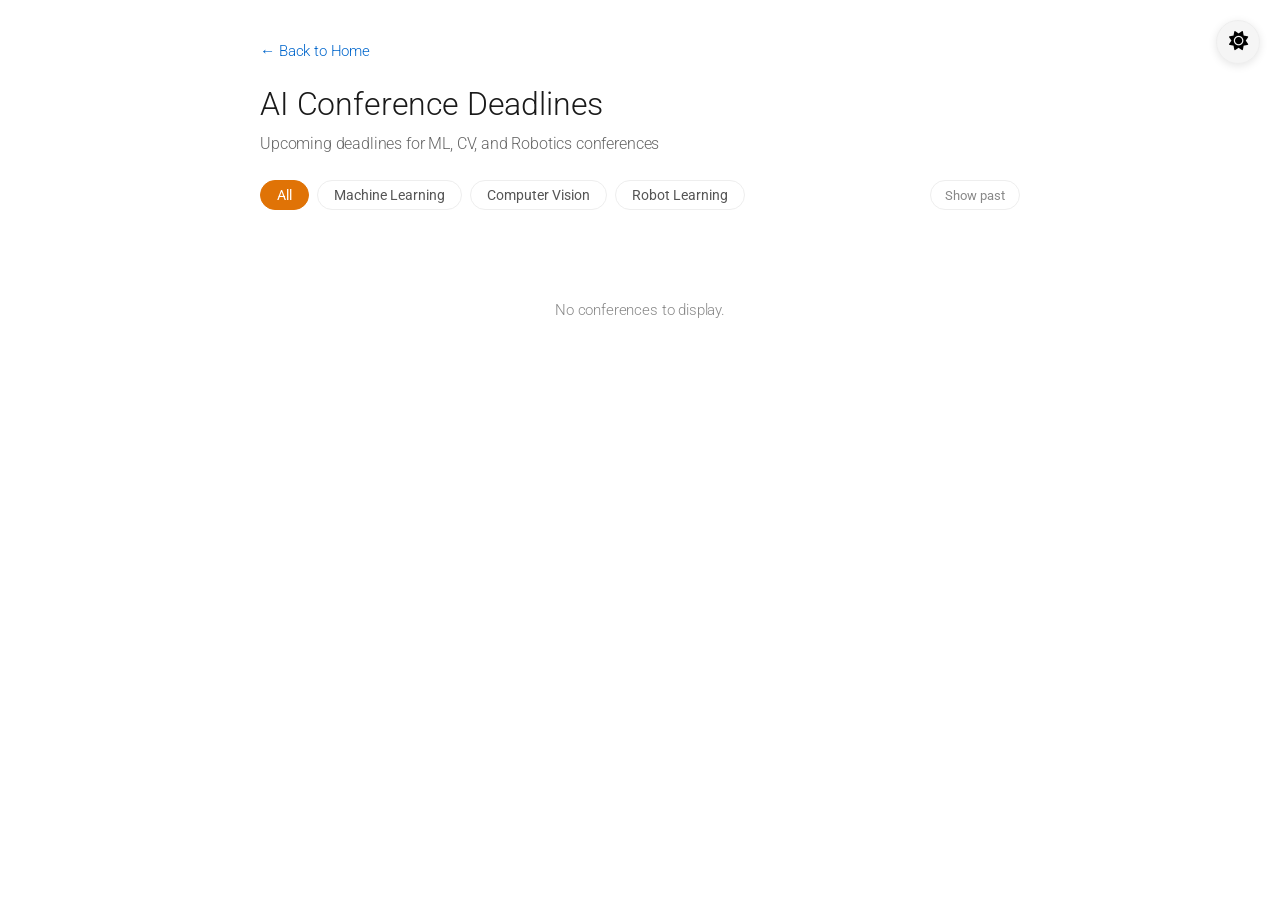
==== ai_deadlines/index.html @ 5f4b67d2 "add ai-deadlines page" ====
<!DOCTYPE html>
<html lang="en">
<head>
    <meta charset="UTF-8">
    <meta name="viewport" content="width=device-width, initial-scale=1.0">
    <title>AI Deadlines | Byeongjin Kang</title>
    <link rel="icon" href="data:image/svg+xml,<svg xmlns='http://www.w3.org/2000/svg' viewBox='0 0 100 100'><text y='.9em' font-size='90'>👻</text></svg>">
    <link rel="stylesheet" href="../style.css">
    <link rel="stylesheet" href="deadlines.css">
    <link rel="stylesheet" href="https://cdnjs.cloudflare.com/ajax/libs/font-awesome/6.4.0/css/all.min.css">
</head>
<body>
    <!-- Theme Toggle Button -->
    <button class="theme-toggle" id="theme-toggle" aria-label="Toggle dark mode">
        <span class="icon-sun"><i class="fas fa-sun"></i></span>
        <span class="icon-moon"><i class="fas fa-moon"></i></span>
    </button>

    <main>
        <a href="../index.html" class="back-link">&larr; Back to Home</a>
        <h1 class="page-title">AI Conference Deadlines</h1>
        <p class="page-subtitle">Upcoming deadlines for ML, CV, and Robotics conferences</p>

        <!-- Filter -->
        <div class="filter-bar">
            <button class="filter-btn active" data-filter="all">All</button>
            <button class="filter-btn" data-filter="Machine Learning">Machine Learning</button>
            <button class="filter-btn" data-filter="Computer Vision">Computer Vision</button>
            <button class="filter-btn" data-filter="Robot Learning">Robot Learning</button>
            <button class="toggle-past" id="toggle-past">Show past</button>
        </div>

        <!-- Deadline Cards -->
        <div class="deadline-list" id="deadline-list"></div>
    </main>

    <script>
        // Theme Toggle (same as main page)
        const themeToggle = document.getElementById('theme-toggle');
        const html = document.documentElement;

        function getPreferredTheme() {
            const savedTheme = localStorage.getItem('theme');
            if (savedTheme) return savedTheme;
            return window.matchMedia('(prefers-color-scheme: dark)').matches ? 'dark' : 'light';
        }

        function setTheme(theme) {
            if (theme === 'dark') {
                html.setAttribute('data-theme', 'dark');
            } else {
                html.removeAttribute('data-theme');
            }
            localStorage.setItem('theme', theme);
        }

        setTheme(getPreferredTheme());

        themeToggle.addEventListener('click', () => {
            const currentTheme = html.getAttribute('data-theme');
            setTheme(currentTheme === 'dark' ? 'light' : 'dark');
        });

        window.matchMedia('(prefers-color-scheme: dark)').addEventListener('change', (e) => {
            if (!localStorage.getItem('theme')) {
                setTheme(e.matches ? 'dark' : 'light');
            }
        });

        // Deadline App
        let conferences = [];
        let activeFilter = 'all';
        let showPast = false;

        const categoryClass = {
            'Machine Learning': 'ml',
            'Computer Vision': 'cv',
            'Robot Learning': 'rl'
        };

        function formatCountdown(diff) {
            const days = Math.floor(diff / (1000 * 60 * 60 * 24));
            const hours = Math.floor((diff % (1000 * 60 * 60 * 24)) / (1000 * 60 * 60));
            const mins = Math.floor((diff % (1000 * 60 * 60)) / (1000 * 60));
            const secs = Math.floor((diff % (1000 * 60)) / 1000);
            return `${days} days ${String(hours).padStart(2, '0')}h ${String(mins).padStart(2, '0')}m ${String(secs).padStart(2, '0')}s`;
        }

        function formatDeadline(dateStr) {
            const d = new Date(dateStr);
            return d.toLocaleDateString('en-US', {
                weekday: 'short',
                year: 'numeric',
                month: 'short',
                day: 'numeric',
                hour: '2-digit',
                minute: '2-digit',
                // timeZone: 'UTC', // TODO - consider local timezone?
                timeZoneName: 'short'
            });
        }

        function renderCards() {
            const list = document.getElementById('deadline-list');
            const now = Date.now();

            let filtered = conferences.filter(c => {
                if (activeFilter !== 'all' && c.category !== activeFilter) return false;
                if (!showPast && new Date(c.deadline).getTime() < now) return false;
                return true;
            });

            // Sort: upcoming first (by closest deadline), then past (most recent first)
            filtered.sort((a, b) => {
                const da = new Date(a.deadline).getTime() - now;
                const db = new Date(b.deadline).getTime() - now;
                if (da >= 0 && db >= 0) return da - db;
                if (da < 0 && db < 0) return db - da;
                return da >= 0 ? -1 : 1;
            });

            if (filtered.length === 0) {
                list.innerHTML = '<div class="empty-state">No conferences to display.</div>';
                return;
            }

            list.innerHTML = filtered.map(c => {
                const diff = new Date(c.deadline).getTime() - now;
                const isPast = diff < 0;
                const isUrgent = !isPast && diff < 7 * 24 * 60 * 60 * 1000;
                const catClass = categoryClass[c.category] || 'ml';

                return `
                <div class="deadline-card${isPast ? ' past' : ''}" data-deadline="${c.deadline}">
                    <div class="deadline-card-top">
                        <div class="deadline-card-info">
                            <div class="deadline-card-name">
                                <a href="${c.website}" target="_blank">${c.name}</a>
                                <span class="category-tag ${catClass}">${c.category}</span>
                            </div>
                            <div class="deadline-card-fullname">${c.fullName}</div>
                            <div class="deadline-card-meta">
                                <span><i class="fas fa-calendar-alt"></i>${c.date}</span>
                                <span><i class="fas fa-map-marker-alt"></i>${c.location}</span>
                            </div>
                        </div>
                        <div class="countdown-area">
                            ${isPast
                                ? '<div class="countdown past-label">Deadline passed</div>'
                                : `<div class="countdown${isUrgent ? ' urgent' : ''}">${formatCountdown(diff)}</div>`
                            }
                            <div class="deadline-date-label">Deadline: ${formatDeadline(c.deadline)}</div>
                        </div>
                    </div>
                </div>`;
            }).join('');
        }

        function updateCountdowns() {
            const now = Date.now();
            document.querySelectorAll('.deadline-card:not(.past)').forEach(card => {
                const deadline = new Date(card.dataset.deadline).getTime();
                const diff = deadline - now;
                const countdownEl = card.querySelector('.countdown');
                if (!countdownEl) return;

                if (diff <= 0) {
                    renderCards();
                    return;
                }

                const isUrgent = diff < 7 * 24 * 60 * 60 * 1000;
                countdownEl.textContent = formatCountdown(diff);
                countdownEl.classList.toggle('urgent', isUrgent);
            });
        }

        // Filter buttons
        document.querySelectorAll('.filter-btn').forEach(btn => {
            btn.addEventListener('click', () => {
                document.querySelectorAll('.filter-btn').forEach(b => b.classList.remove('active'));
                btn.classList.add('active');
                activeFilter = btn.dataset.filter;
                renderCards();
            });
        });

        // Toggle past
        document.getElementById('toggle-past').addEventListener('click', function() {
            showPast = !showPast;
            this.classList.toggle('active', showPast);
            this.textContent = showPast ? 'Hide past' : 'Show past';
            renderCards();
        });

        // Load data - try fetch first, fall back to embedded script
        function init(data) {
            conferences = data;
            renderCards();
            setInterval(updateCountdowns, 1000);
        }

        fetch('conferences.json')
            .then(r => r.json())
            .then(init)
            .catch(() => {
                // Fallback: load via script tag (for file:// protocol)
                const s = document.createElement('script');
                s.src = 'conferences.js';
                s.onload = () => init(window.CONFERENCES);
                document.head.appendChild(s);
            });
    </script>
</body>
</html>
---- style.css ----
@import url('https://fonts.googleapis.com/css2?family=Roboto:wght@300;400;500;700&display=swap');

/* CSS Variables for Light Mode */
:root {
    --bg-color: #ffffff;
    --text-color: #333;
    --text-secondary: #444;
    --text-muted: #555;
    --text-light: #666;
    --text-lighter: #888;
    --text-lightest: #999;
    --heading-color: #1a1a1a;
    --link-color: #0066cc;
    --highlight-color: #e07306;
    --border-color: #eee;
    --shadow-color: rgba(0, 0, 0, 0.1);
    --thumbnail-bg: #f5f5f5;
    --social-hover: #000;
}

/* Dark Mode Variables */
[data-theme="dark"] {
    --bg-color: #1a1a1a;
    --text-color: #e0e0e0;
    --text-secondary: #d0d0d0;
    --text-muted: #b0b0b0;
    --text-light: #a0a0a0;
    --text-lighter: #909090;
    --text-lightest: #808080;
    --heading-color: #f0f0f0;
    --link-color: #6ab0ff;
    --highlight-color: #f5a623;
    --border-color: #333;
    --shadow-color: rgba(0, 0, 0, 0.3);
    --thumbnail-bg: #2a2a2a;
    --social-hover: #fff;
}

* {
    margin: 0;
    padding: 0;
    box-sizing: border-box;
}

body {
    font-family: 'Roboto', -apple-system, BlinkMacSystemFont, sans-serif;
    background-color: var(--bg-color);
    color: var(--text-color);
    line-height: 1.4;
    font-size: 16px;
    font-weight: 300;
    letter-spacing: -0.01em;
    transition: background-color 0.3s ease, color 0.3s ease;
}

main {
    max-width: 800px;
    margin: 0 auto;
    padding: 40px 20px;
}

a {
    color: var(--link-color);
    text-decoration: none;
}

a:hover {
    text-decoration: underline;
}

/* Header */
.profile-header {
    margin-bottom: 15px;
}

.profile-header h1 {
    font-size: 2.5rem;
    font-weight: 300;
    margin-bottom: 8px;
    color: var(--heading-color);
}

.profile-header .first-name {
    font-weight: 300;
}

.profile-header .last-name {
    font-weight: 500;
}

.subtitle {
    font-size: 1.1rem;
    color: var(--text-light);
}

/* Profile Section */
.profile {
    margin-bottom: 20px;
}

.profile-img-wrapper {
    float: right;
    margin-top: 20px;
    margin-left: 13px;
    margin-bottom: 15px;
}

.profile-img {
    width: 210px;
    height: auto;
    border-radius: 8px;
    box-shadow: 0 2px 8px var(--shadow-color);
}

.profile-text {
    text-align: justify;
}

.profile-text p {
    margin-bottom: 12px;
    color: var(--text-secondary);
}

.highlight {
    color: var(--highlight-color);
    font-weight: 400;
}

.previous-exp {
    font-size: 0.85rem;
    color: var(--text-lighter);
}

.social-links {
    clear: both;
    padding-top: 15px;
    display: flex;
    align-items: center;
}

.social-links a {
    color: var(--text-muted);
    font-size: 1.5rem;
    margin-right: 18px;
    transition: color 0.2s ease;
}

.social-links a:hover {
    color: var(--social-hover);
    text-decoration: none;
}

.social-links .nav-btn {
    margin-left: auto;
    margin-right: 0;
    font-size: 1rem;
    padding: 5px 14px;
    border: 1px solid var(--border-color);
    border-radius: 20px;
    color: var(--text-muted);
    transition: all 0.2s ease;
}

.social-links .nav-btn:hover {
    border-color: var(--highlight-color);
    color: var(--highlight-color);
}

.social-links .nav-btn i {
    margin-right: 4px;
    font-size: 0.8rem;
}

/* Separator */
.separator {
    border: none;
    border-top: 1px solid var(--border-color);
    margin: 10px 0;
}

/* Section Titles */
h2 {
    font-size: 1.4rem;
    font-weight: 500;
    color: var(--heading-color);
    margin-bottom: 20px;
}

h2 a {
    color: inherit;
}

h2 a:hover {
    text-decoration: none;
    color: var(--link-color);
}

/* Publications Section */
.publications {
    margin-bottom: 20px;
}

.pub-item {
    display: flex;
    gap: 20px;
    margin-bottom: 25px;
}

.pub-thumbnail {
    flex-shrink: 0;
    width: 160px;
}

.pub-thumbnail img {
    width: 100%;
    height: auto;
    border-radius: 4px;
    background-color: var(--thumbnail-bg);
}

.pub-content {
    flex: 1;
}

.pub-title {
    font-weight: 500;
    font-size: 1rem;
    margin-bottom: 4px;
    color: var(--heading-color);
}

.pub-authors {
    font-size: 0.95rem;
    color: var(--text-muted);
    margin-bottom: 2px;
}

.pub-venue {
    font-size: 0.9rem;
    color: var(--text-light);
    margin-bottom: 6px;
}

.pub-links {
    font-size: 0.9rem;
}

.pub-links a {
    color: var(--link-color);
}

.coming-soon {
    color: var(--text-lightest);
    font-size: 0.9rem;
    font-style: italic;
}

/* Projects Section */
.projects {
    margin-bottom: 20px;
}

.project-item {
    display: flex;
    gap: 20px;
    margin-bottom: 25px;
}

.project-thumbnail {
    flex-shrink: 0;
    width: 160px;
}

.project-thumbnail img {
    width: 100%;
    height: auto;
    border-radius: 4px;
    background-color: var(--thumbnail-bg);
}

.project-content {
    flex: 1;
}

.project-title {
    font-weight: 500;
    font-size: 1rem;
    color: var(--heading-color);
    margin-bottom: 2px;
}

.project-date {
    font-size: 0.85rem;
    color: var(--text-lighter);
    margin-bottom: 6px;
}

.project-content p {
    font-size: 0.95rem;
    color: var(--text-muted);
    margin-bottom: 6px;
}

.project-links {
    font-size: 0.9rem;
}

.project-links a {
    color: var(--link-color);
}

/* Footer */
footer {
    text-align: center;
    padding-top: 30px;
    border-top: 1px solid var(--border-color);
    color: var(--text-lightest);
    font-size: 0.85rem;
}

/* Theme Toggle Button */
.theme-toggle {
    position: fixed;
    top: 20px;
    right: 20px;
    background: var(--thumbnail-bg);
    border: 1px solid var(--border-color);
    border-radius: 50%;
    width: 44px;
    height: 44px;
    cursor: pointer;
    display: flex;
    align-items: center;
    justify-content: center;
    font-size: 1.2rem;
    transition: all 0.3s ease;
    z-index: 1000;
    box-shadow: 0 2px 8px var(--shadow-color);
}

.theme-toggle:hover {
    transform: scale(1.1);
}

.theme-toggle .icon-sun,
.theme-toggle .icon-moon {
    position: absolute;
    transition: opacity 0.3s ease, transform 0.3s ease;
}

.theme-toggle .icon-sun {
    opacity: 1;
    transform: rotate(0deg);
}

.theme-toggle .icon-moon {
    opacity: 0;
    transform: rotate(-90deg);
}

[data-theme="dark"] .theme-toggle .icon-sun {
    opacity: 0;
    transform: rotate(90deg);
}

[data-theme="dark"] .theme-toggle .icon-moon {
    opacity: 1;
    transform: rotate(0deg);
}

/* Responsive */
@media (max-width: 600px) {
    main {
        padding: 30px 15px;
    }

    .profile-header h1 {
        font-size: 2rem;
    }

    .profile-img-wrapper {
        float: none;
        text-align: center;
        margin: 0 0 20px 0;
    }

    .profile-img {
        width: 150px;
    }

    .profile-text {
        text-align: left;
    }

    .social-links {
        text-align: center;
    }

    .pub-item,
    .project-item {
        flex-direction: column;
        gap: 12px;
    }

    .pub-thumbnail,
    .project-thumbnail {
        width: 100%;
    }
}
---- ai_deadlines/deadlines.css ----
/* Deadline page specific styles */

.back-link {
    display: inline-block;
    margin-bottom: 20px;
    font-size: 0.95rem;
    color: var(--link-color);
}

.page-title {
    font-size: 2rem;
    font-weight: 300;
    color: var(--heading-color);
    margin-bottom: 6px;
}

.page-subtitle {
    font-size: 1rem;
    color: var(--text-light);
    margin-bottom: 25px;
}

/* Filter Buttons */
.filter-bar {
    display: flex;
    flex-wrap: wrap;
    gap: 8px;
    margin-bottom: 30px;
}

.filter-btn {
    padding: 6px 16px;
    border: 1px solid var(--border-color);
    border-radius: 20px;
    background: var(--bg-color);
    color: var(--text-muted);
    font-family: inherit;
    font-size: 0.85rem;
    cursor: pointer;
    transition: all 0.2s ease;
}

.filter-btn:hover {
    border-color: var(--highlight-color);
    color: var(--highlight-color);
}

.filter-btn.active {
    background: var(--highlight-color);
    border-color: var(--highlight-color);
    color: #fff;
}

/* Toggle past deadlines */
.toggle-past {
    margin-left: auto;
    font-size: 0.8rem;
    color: var(--text-lighter);
    background: none;
    border: 1px solid var(--border-color);
    border-radius: 20px;
    padding: 6px 14px;
    cursor: pointer;
    font-family: inherit;
    transition: all 0.2s ease;
}

.toggle-past:hover {
    border-color: var(--text-lighter);
}

.toggle-past.active {
    border-color: var(--text-muted);
    color: var(--text-muted);
}

/* Deadline Cards */
.deadline-list {
    display: flex;
    flex-direction: column;
    gap: 16px;
}

.deadline-card {
    border: 1px solid var(--border-color);
    border-radius: 8px;
    padding: 20px 24px;
    transition: box-shadow 0.2s ease, border-color 0.2s ease;
    position: relative;
    overflow: hidden;
}

.deadline-card:hover {
    box-shadow: 0 2px 12px var(--shadow-color);
}

.deadline-card.past {
    opacity: 0.45;
}

.deadline-card-top {
    display: flex;
    justify-content: space-between;
    align-items: flex-start;
    gap: 16px;
}

.deadline-card-info {
    flex: 1;
    min-width: 0;
}

.deadline-card-name {
    font-size: 1.15rem;
    font-weight: 500;
    color: var(--heading-color);
    margin-bottom: 2px;
    display: flex;
    align-items: center;
    gap: 8px;
}

.deadline-card-name a {
    color: inherit;
}

.deadline-card-name a:hover {
    color: var(--link-color);
    text-decoration: none;
}

.deadline-card-fullname {
    font-size: 0.88rem;
    color: var(--text-light);
    margin-bottom: 8px;
}

.deadline-card-meta {
    font-size: 0.85rem;
    color: var(--text-lighter);
}

.deadline-card-meta i {
    width: 16px;
    text-align: center;
    margin-right: 4px;
}

.deadline-card-meta span {
    margin-right: 16px;
}

.category-tag {
    display: inline-block;
    font-size: 0.72rem;
    font-weight: 500;
    padding: 2px 10px;
    border-radius: 12px;
    text-transform: uppercase;
    letter-spacing: 0.03em;
    white-space: nowrap;
}

.category-tag.ml {
    background: rgba(99, 102, 241, 0.12);
    color: #6366f1;
}

.category-tag.cv {
    background: rgba(16, 185, 129, 0.12);
    color: #10b981;
}

.category-tag.rl {
    background: rgba(245, 158, 11, 0.12);
    color: #f59e0b;
}

[data-theme="dark"] .category-tag.ml {
    background: rgba(99, 102, 241, 0.2);
    color: #a5b4fc;
}

[data-theme="dark"] .category-tag.cv {
    background: rgba(16, 185, 129, 0.2);
    color: #6ee7b7;
}

[data-theme="dark"] .category-tag.rl {
    background: rgba(245, 158, 11, 0.2);
    color: #fcd34d;
}

/* Countdown */
.countdown-area {
    text-align: right;
    flex-shrink: 0;
}

.countdown {
    font-size: 1.3rem;
    font-weight: 200;
    color: var(--heading-color);
    white-space: nowrap;
    font-variant-numeric: tabular-nums;
}

.countdown.urgent {
    color: #ef4444;
}

.countdown.past-label {
    font-size: 0.95rem;
    color: var(--text-lighter);
    font-weight: 400;
}

.deadline-date-label {
    font-size: 0.78rem;
    color: var(--text-lighter);
    margin-top: 4px;
}

/* Empty state */
.empty-state {
    text-align: center;
    padding: 60px 20px;
    color: var(--text-lighter);
    font-size: 0.95rem;
}

/* Responsive */
@media (max-width: 600px) {
    .page-title {
        font-size: 1.6rem;
    }

    .deadline-card {
        padding: 16px;
    }

    .deadline-card-top {
        flex-direction: column;
        gap: 10px;
    }

    .countdown-area {
        text-align: left;
    }

    .countdown {
        font-size: 1.1rem;
    }

    .deadline-card-meta span {
        display: block;
        margin-bottom: 2px;
    }
}
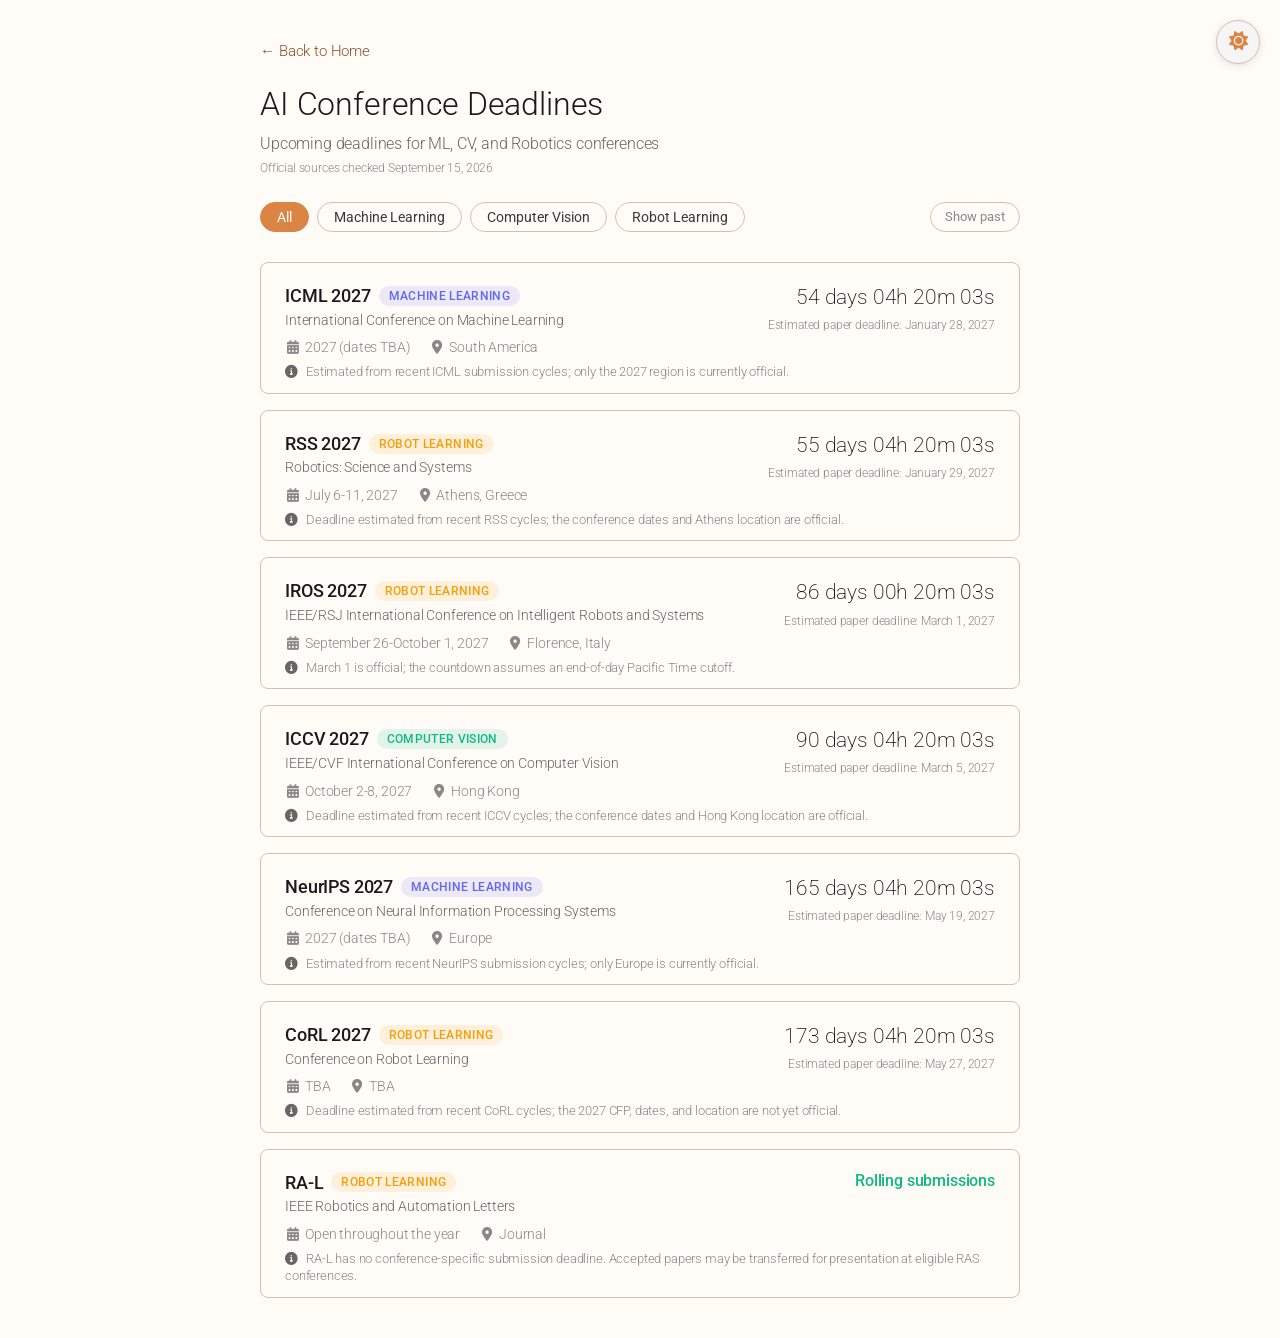
==== commit 70978cfe: "update ai-deadlines" ====
--- a/ai_deadlines/index.html
+++ b/ai_deadlines/index.html
@@ -19,7 +19,10 @@
     <main>
         <a href="../index.html" class="back-link">&larr; Back to Home</a>
         <h1 class="page-title">AI Conference Deadlines</h1>
-        <p class="page-subtitle">Upcoming deadlines for ML, CV, and Robotics conferences</p>
+        <p class="page-subtitle">
+            Upcoming deadlines for ML, CV, and Robotics conferences
+            <span class="last-verified" id="last-verified"></span>
+        </p>
 
         <!-- Filter -->
         <div class="filter-bar">
@@ -34,6 +37,7 @@
         <div class="deadline-list" id="deadline-list"></div>
     </main>
 
+    <script src="conferences.js"></script>
     <script>
         // Theme Toggle (same as main page)
         const themeToggle = document.getElementById('theme-toggle');
@@ -100,23 +104,39 @@
             });
         }
 
+        function getSortGroup(conference, now) {
+            if (conference.deadline) {
+                return new Date(conference.deadline).getTime() < now ? 3 : 0;
+            }
+            if (conference.sortDate) return 1;
+            return 2;
+        }
+
+        function getSortTime(conference) {
+            const value = conference.deadline || conference.sortDate;
+            return value ? new Date(value).getTime() : Number.POSITIVE_INFINITY;
+        }
+
         function renderCards() {
             const list = document.getElementById('deadline-list');
             const now = Date.now();
 
             let filtered = conferences.filter(c => {
                 if (activeFilter !== 'all' && c.category !== activeFilter) return false;
-                if (!showPast && new Date(c.deadline).getTime() < now) return false;
+                if (!showPast && c.deadline && new Date(c.deadline).getTime() < now) return false;
                 return true;
             });
 
-            // Sort: upcoming first (by closest deadline), then past (most recent first)
+            // Sort: exact upcoming deadlines, announced date-only deadlines,
+            // rolling/TBA entries, and finally past deadlines.
             filtered.sort((a, b) => {
-                const da = new Date(a.deadline).getTime() - now;
-                const db = new Date(b.deadline).getTime() - now;
-                if (da >= 0 && db >= 0) return da - db;
-                if (da < 0 && db < 0) return db - da;
-                return da >= 0 ? -1 : 1;
+                const groupA = getSortGroup(a, now);
+                const groupB = getSortGroup(b, now);
+                if (groupA !== groupB) return groupA - groupB;
+
+                const timeA = getSortTime(a);
+                const timeB = getSortTime(b);
+                return groupA === 3 ? timeB - timeA : timeA - timeB;
             });
 
             if (filtered.length === 0) {
@@ -125,17 +145,41 @@
             }
 
             list.innerHTML = filtered.map(c => {
-                const diff = new Date(c.deadline).getTime() - now;
-                const isPast = diff < 0;
-                const isUrgent = !isPast && diff < 7 * 24 * 60 * 60 * 1000;
+                const deadlineTime = c.deadline ? new Date(c.deadline).getTime() : null;
+                const diff = deadlineTime === null ? null : deadlineTime - now;
+                const isPast = diff !== null && diff < 0;
+                const isUrgent = diff !== null && !isPast && diff < 7 * 24 * 60 * 60 * 1000;
                 const catClass = categoryClass[c.category] || 'ml';
+                const dataDeadline = c.deadline ? ` data-deadline="${c.deadline}"` : '';
+                const dateLabel = c.estimated
+                    ? `Estimated paper deadline: ${c.deadlineDateLabel}`
+                    : `Local time: ${c.deadline ? formatDeadline(c.deadline) : ''}`;
+                const zoneLabel = c.estimated
+                    ? ''
+                    : `<div class="deadline-zone">Official cutoff: ${c.deadlineZone}</div>`;
+
+                let deadlineMarkup;
+                if (isPast) {
+                    deadlineMarkup = `
+                        <div class="countdown past-label">Deadline passed</div>
+                        <div class="deadline-date-label">${dateLabel}</div>
+                        ${zoneLabel}`;
+                } else if (deadlineTime !== null) {
+                    deadlineMarkup = `
+                        <div class="countdown${isUrgent ? ' urgent' : ''}">${formatCountdown(diff)}</div>
+                        <div class="deadline-date-label">${dateLabel}</div>
+                        ${zoneLabel}`;
+                } else {
+                    deadlineMarkup = `
+                        <div class="countdown deadline-status ${c.deadlineKind || 'tba'}">${c.deadlineText || 'Paper deadline TBA'}</div>`;
+                }
 
                 return `
-                <div class="deadline-card${isPast ? ' past' : ''}" data-deadline="${c.deadline}">
+                <div class="deadline-card${isPast ? ' past' : ''}${c.note ? ' has-note' : ''}"${dataDeadline}>
                     <div class="deadline-card-top">
                         <div class="deadline-card-info">
                             <div class="deadline-card-name">
-                                <a href="${c.website}" target="_blank">${c.name}</a>
+                                <a href="${c.website}" target="_blank" rel="noopener noreferrer">${c.name}</a>
                                 <span class="category-tag ${catClass}">${c.category}</span>
                             </div>
                             <div class="deadline-card-fullname">${c.fullName}</div>
@@ -145,20 +189,17 @@
                             </div>
                         </div>
                         <div class="countdown-area">
-                            ${isPast
-                                ? '<div class="countdown past-label">Deadline passed</div>'
-                                : `<div class="countdown${isUrgent ? ' urgent' : ''}">${formatCountdown(diff)}</div>`
-                            }
-                            <div class="deadline-date-label">Deadline: ${formatDeadline(c.deadline)}</div>
+                            ${deadlineMarkup}
                         </div>
                     </div>
+                    ${c.note ? `<div class="deadline-note"><i class="fas fa-circle-info"></i>${c.note}</div>` : ''}
                 </div>`;
             }).join('');
         }
 
         function updateCountdowns() {
             const now = Date.now();
-            document.querySelectorAll('.deadline-card:not(.past)').forEach(card => {
+            document.querySelectorAll('.deadline-card[data-deadline]:not(.past)').forEach(card => {
                 const deadline = new Date(card.dataset.deadline).getTime();
                 const diff = deadline - now;
                 const countdownEl = card.querySelector('.countdown');
@@ -193,23 +234,17 @@
             renderCards();
         });
 
-        // Load data - try fetch first, fall back to embedded script
         function init(data) {
             conferences = data;
+            const verified = window.DEADLINES_LAST_VERIFIED;
+            if (verified) {
+                document.getElementById('last-verified').textContent = `Official sources checked ${verified}`;
+            }
             renderCards();
             setInterval(updateCountdowns, 1000);
         }
 
-        fetch('conferences.json')
-            .then(r => r.json())
-            .then(init)
-            .catch(() => {
-                // Fallback: load via script tag (for file:// protocol)
-                const s = document.createElement('script');
-                s.src = 'conferences.js';
-                s.onload = () => init(window.CONFERENCES);
-                document.head.appendChild(s);
-            });
+        init(window.CONFERENCES);
     </script>
 </body>
 </html>
--- a/style.css
+++ b/style.css
@@ -1,37 +1,42 @@
+@import url('https://fonts.googleapis.com/css2?family=Crimson+Pro:wght@300;400;500;700&display=swap');
 @import url('https://fonts.googleapis.com/css2?family=Roboto:wght@300;400;500;700&display=swap');
+@import url('https://fonts.googleapis.com/css2?family=Source+Serif+4:wght@300;400;500;600;700&display=swap');
+
 
 /* CSS Variables for Light Mode */
 :root {
-    --bg-color: #ffffff;
+    --bg-color: #fffcf7;
     --text-color: #333;
-    --text-secondary: #444;
-    --text-muted: #555;
+    --text-secondary: #2b2b2b;
+    --text-muted: #383838;
     --text-light: #666;
     --text-lighter: #888;
     --text-lightest: #999;
     --heading-color: #1a1a1a;
-    --link-color: #0066cc;
-    --highlight-color: #e07306;
-    --border-color: #eee;
+    --heading-color2: #1a1a1a;
+    --link-color: #8b522d;
+    --highlight-color: #da8543;
+    --border-color: #d7beb5;
     --shadow-color: rgba(0, 0, 0, 0.1);
     --thumbnail-bg: #f5f5f5;
     --social-hover: #000;
-}
+}   
 
 /* Dark Mode Variables */
 [data-theme="dark"] {
     --bg-color: #1a1a1a;
-    --text-color: #e0e0e0;
+    --text-color: #fcfaf5;
     --text-secondary: #d0d0d0;
     --text-muted: #b0b0b0;
     --text-light: #a0a0a0;
     --text-lighter: #909090;
     --text-lightest: #808080;
-    --heading-color: #f0f0f0;
-    --link-color: #6ab0ff;
-    --highlight-color: #f5a623;
+    --heading-color: #ffffff;
+    --heading-color2: #fffcf1;
+    --link-color: rgb(240, 180, 85);
+    --highlight-color: #ffc05b;
     --border-color: #333;
-    --shadow-color: rgba(0, 0, 0, 0.3);
+    --shadow-color: rgba(0, 0, 0, 0.3); 
     --thumbnail-bg: #2a2a2a;
     --social-hover: #fff;
 }
@@ -53,6 +58,28 @@
     transition: background-color 0.3s ease, color 0.3s ease;
 }
 
+/* body {
+    font-family: 'Crimson Pro', Georgia, serif;
+    background-color: var(--bg-color);
+    color: var(--text-color);
+    line-height: 1.4;
+    font-size: 17px;
+    font-weight: 370;
+    letter-spacing: -0.01em;
+    transition: background-color 0.3s ease, color 0.3s ease;
+}
+
+body {
+    font-family: 'Source Serif 4', Georgia, serif;
+    background-color: var(--bg-color);
+    color: var(--text-color);
+    line-height: 1.3;
+    font-size: 16px;
+    font-weight: 370;
+    letter-spacing: -0.01em;
+    transition: background-color 0.3s ease, color 0.3s ease;
+} */
+
 main {
     max-width: 800px;
     margin: 0 auto;
@@ -100,9 +127,9 @@
 
 .profile-img-wrapper {
     float: right;
-    margin-top: 20px;
+    margin-top: 65px;
     margin-left: 13px;
-    margin-bottom: 15px;
+    margin-bottom: 0px;
 }
 
 .profile-img {
@@ -122,11 +149,27 @@
 }
 
 .highlight {
+    /* font-family: 'Crimson Pro', Georgia, serif; */
     color: var(--highlight-color);
     font-weight: 400;
 }
 
+.current-interest {
+    /* font-family: 'Crimson Pro', Georgia, serif; */
+    font-weight: 400;
+    font-size: 1rem;
+    color:var(--highlight-color)
+}
+
+.current-interest-content {
+    /* font-family: 'Crimson Pro', Georgia, serif; */
+    font-weight: 300;
+    font-size: 1rem;
+    color: var(--text-secondary);
+}
+
 .previous-exp {
+    /* font-family: 'Crimson Pro', Georgia, serif; */
     font-size: 0.85rem;
     color: var(--text-lighter);
 }
@@ -195,6 +238,12 @@
     color: var(--link-color);
 }
 
+.publications h2,
+.projects h2 {
+    font-family: 'Crimson Pro', Georgia, serif;
+    font-weight: 500;
+}
+
 /* Publications Section */
 .publications {
     margin-bottom: 20px;
@@ -268,14 +317,27 @@
 
 .project-thumbnail {
     flex-shrink: 0;
-    width: 160px;
+    width: 125px;
+    height: auto;
+    position: relative;
 }
 
 .project-thumbnail img {
+    display: block;
     width: 100%;
     height: auto;
     border-radius: 4px;
     background-color: var(--thumbnail-bg);
+    transform-origin: center;
+    transition: transform 0.2s ease;
+}
+
+.project-thumbnail:hover {
+    z-index: 1;
+}
+
+.project-thumbnail:hover img {
+    transform: scale(1.2);
 }
 
 .project-content {
@@ -285,14 +347,14 @@
 .project-title {
     font-weight: 500;
     font-size: 1rem;
-    color: var(--heading-color);
+    color: var(--heading-color2);
     margin-bottom: 2px;
 }
 
 .project-date {
     font-size: 0.85rem;
     color: var(--text-lighter);
-    margin-bottom: 6px;
+    margin-bottom: 3px;
 }
 
 .project-content p {
@@ -313,7 +375,7 @@
 footer {
     text-align: center;
     padding-top: 30px;
-    border-top: 1px solid var(--border-color);
+    /* border-top: 1px solid var(--border-color); */
     color: var(--text-lightest);
     font-size: 0.85rem;
 }
@@ -324,6 +386,9 @@
     top: 20px;
     right: 20px;
     background: var(--thumbnail-bg);
+    color: var(--highlight-color);
+    /* background: rgb(255, 246, 232);
+    color: rgb(240, 180, 85); */
     border: 1px solid var(--border-color);
     border-radius: 50%;
     width: 44px;
@@ -345,6 +410,7 @@
 .theme-toggle .icon-sun,
 .theme-toggle .icon-moon {
     position: absolute;
+    line-height: 1;
     transition: opacity 0.3s ease, transform 0.3s ease;
 }
 
@@ -381,7 +447,7 @@
     .profile-img-wrapper {
         float: none;
         text-align: center;
-        margin: 0 0 20px 0;
+        margin: 0 0 10px 0;
     }
 
     .profile-img {
--- a/ai_deadlines/deadlines.css
+++ b/ai_deadlines/deadlines.css
@@ -18,6 +18,13 @@
     font-size: 1rem;
     color: var(--text-light);
     margin-bottom: 25px;
+}
+
+.last-verified {
+    display: block;
+    margin-top: 4px;
+    font-size: 0.78rem;
+    color: var(--text-lighter);
 }
 
 /* Filter Buttons */
@@ -98,6 +105,10 @@
     opacity: 0.45;
 }
 
+.deadline-card.has-note {
+    padding-bottom: 12px;
+}
+
 .deadline-card-top {
     display: flex;
     justify-content: space-between;
@@ -148,6 +159,19 @@
 
 .deadline-card-meta span {
     margin-right: 16px;
+}
+
+.deadline-note {
+    margin-top: 6px;
+    color: var(--text-lighter);
+    font-size: 0.8rem;
+    line-height: 1.35;
+}
+
+.deadline-note i {
+    width: 16px;
+    margin-right: 5px;
+    color: var(--text-light);
 }
 
 .category-tag {
@@ -215,10 +239,30 @@
     font-weight: 400;
 }
 
+.countdown.deadline-status {
+    font-size: 1rem;
+    font-weight: 500;
+}
+
+.countdown.deadline-status.tba,
+.countdown.deadline-status.date-only {
+    color: var(--text-light);
+}
+
+.countdown.deadline-status.rolling {
+    color: #10b981;
+}
+
 .deadline-date-label {
     font-size: 0.78rem;
     color: var(--text-lighter);
     margin-top: 4px;
+}
+
+.deadline-zone {
+    margin-top: 2px;
+    color: var(--text-lighter);
+    font-size: 0.72rem;
 }
 
 /* Empty state */
